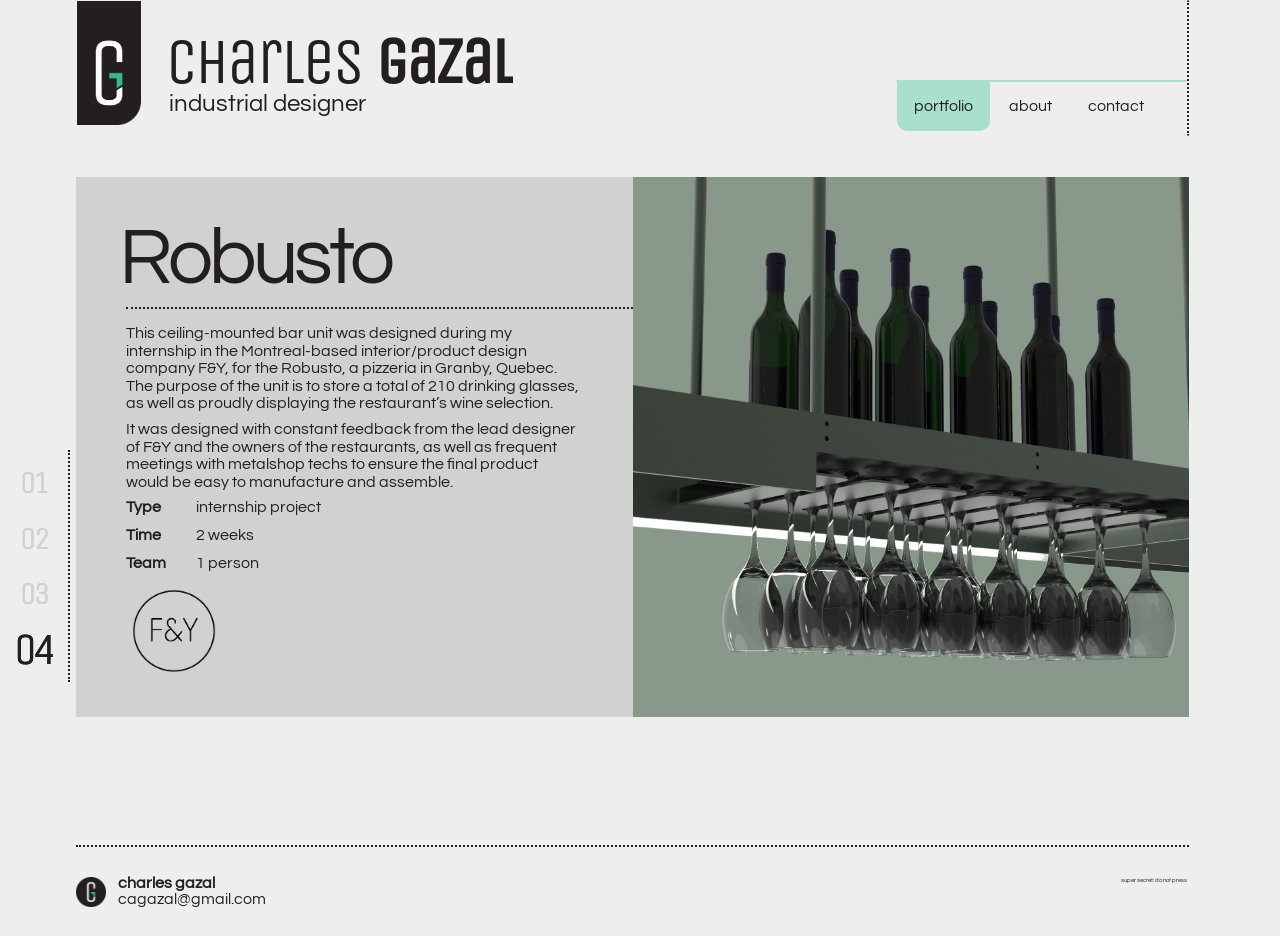
==== robusto.html @ 90726c14 "First publish" ====
<!DOCTYPE html>
<html lang="en">

<head>
    <meta charset="UTF-8">
    <meta name="viewport" content="width=device-width, initial-scale=1.0">
    <title>charles gazal | robusto</title>
    <link rel="icon" href="images/logo-negative.png">
    <link rel="stylesheet" href="css/style.css">
</head>

<body>
    <header>
        <a href="index.html" class="homepage">
            <div class="title">
                <img src="images/logo-alternate.png" alt="charles gazal personal logo" class="logo">
                <hgroup class="name">
                    <h1>charles <strong>gazal</strong></h1>
                    <h6>industrial designer</h6>
                </hgroup>
            </div>
        </a>
        <nav>
            <a href="index.html" class="active">portfolio</a>
            <a href="about.html">about</a>
            <a href="contact.html">contact</a>
            <!-- <a href="resume.html">resume</a> -->
        </nav>
    </header>

    <aside class="project-nav">
        <a href="model-t.html">01</a>
        <a href="roundabout.html">02</a>
        <a href="ravinto.html">03</a>
        <a href="#robusto-intro" class="current">04</a>
    </aside>

    <main>

        <section class="project-overview" id="robusto-intro">

            <figcaption class="overview-left">
                <hgroup class="description">
                    <h3>Robusto</h3>
                    <p>This ceiling-mounted bar unit was designed during my internship in the Montreal-based
                        interior/product design company F&Y, for the Robusto, a pizzeria in Granby, Quebec. The purpose
                        of the unit is to store a total of 210 drinking glasses, as well as proudly displaying the
                        restaurant’s wine selection.
                    </p>
                    <p>It was designed with constant feedback from the lead designer of F&Y and the owners of the
                        restaurants, as well as frequent meetings with metalshop techs to ensure the final product would
                        be easy to manufacture and assemble.
                    </p>
                </hgroup>

                <ul class="details">
                    <li>
                        <h5>Type</h5>
                        <p>internship project</p>
                    </li>
                    <li>
                        <h5>Time</h5>
                        <p>2 weeks</p>
                    </li>
                    <li>
                        <h5>Team</h5>
                        <p>1 person</p>
                    </li>
                </ul>
                <img src="images/robusto/fny-logo.png" alt="tesla logo">
            </figcaption>
            <figure class="overview-right">
                <img src="images/project photos/robusto.jpg" id="robusto-1"
                    alt="rendering of a deep-fryer/slow-cooker product">
            </figure>
        </section>

    </main>
    <div class="spacer"></div>

        <aside class="project-nav">
        <a href="model-t.html">01</a>
        <a href="roundabout.html">02</a>
        <a href="ravinto.html">03</a>
        <a href="#robusto-intro" class="current">04</a>
    </aside>

    <footer>
        <div class="title-footer">
            <img src="images/logo-negative.png" alt="charles gazal personal logo" class="logo-mini">
            <hgroup>
                <h5>charles gazal</h5>
                <p>cagazal@gmail.com</p>
            </hgroup>
        </div>
        <a href="secret.html">super secret: do not press</a>
    </footer>
</body>
---- css/style.css ----
@import url('https://fonts.googleapis.com/css2?family=DM+Sans:ital,opsz,wght@0,9..40,100..1000;1,9..40,100..1000&family=Instrument+Serif:ital@0;1&family=Questrial&family=Unica+One&display=swap');

/* #region === GENERAL === */

:root {
    --grey: #231F20;
    --light: #eee;
    --aqua: #33B893;
    --light-aqua: #a8dfce;
    --light-grey: #d1d1d1;
    --dark-aqua: #1e795f;

    --margin-between: 5rem
}

* {
    margin: 0;
    padding: 0;
    box-sizing: border-box;
}

html {
    scroll-behavior: smooth;
    scrollbar-gutter: stable;

}

body {
    font-family: "Questrial", sans-serif;
    font-weight: 400;

    font-size: 16px;
    background-color: var(--light);
    color: var(--grey);
    /* height: 100vh; */
    min-height: 100vh;
    display: flex;
    flex-direction: column;
    justify-content: space-between;
}

/* h1,
h2 {
    font-family: "Unica One", sans-serif;
    font-weight: 400;
    font-style: normal;
} */

h1 {
    font-family: "Unica One", sans-serif;
    font-weight: 400;
    font-style: normal;
    font-size: 4rem;
    letter-spacing: -2px;
    line-height: .9;
    text-wrap: wrap;
}

h2 {
    font-family: "Unica One", sans-serif;
    font-size: 6rem;
    font-weight: 200;
    letter-spacing: -8px;
    line-height: .8;
    text-indent: -7px;
}

h3 {
    font-family: "Questrial", sans-serif;
    letter-spacing: -4px;
    font-size: 6rem;
    font-weight: 200;
    line-height: .8;
    text-indent: -7px;
}

h4 {
    font-size: 2rem;
}

h5 {
    font-size: 1rem;
    font-weight: 600;
}

h6 {
    font-family: "Questrial", sans-serif;
    font-weight: 400;
    font-size: 1.5rem;
    /* text-transform: uppercase; */
    /* color: #676868; */
    padding-left: 3px;
    /* border-top: solid 1px #231F20; */
    margin-bottom: -6px;
}

p {
    line-height: 1.1;
}

img {
    width: 100%;
    height: auto;
}

ul {
    list-style-type: none;
}

/* #endregion */

/* #region === HEADER === */

header {
    position: relative;
    display: flex;
    align-items: flex-end;
    justify-content: space-between;
    /* flex-wrap: wrap; */
    gap: 2rem;
    border: solid 1px transparent;
    border-right: dotted 2px var(--grey);
    overflow: hidden;
    padding-bottom: 10px;
    margin: 0 6% 1.75rem;
    /* min-height: 160px; */
}

.homepage {
    text-decoration: none;
    color: inherit;
    display: block;
}

.logo {
    width: 4rem;
    max-width: 6rem;
    height: 100%;
    /* border-top: solid clamp(1rem, calc(6rem - 4vw), 4rem) var(--grey); */
    /* animation: slide-bottom 0.6s cubic-bezier(0.250, 0.460, 0.450, 0.940) both; */
}

.animate-header .logo {
    animation: slide-bottom 0.6s cubic-bezier(0.250, 0.460, 0.450, 0.940) both;
}

.animate-header .name h1 {
    animation: slide-in-left 0.5s cubic-bezier(0.250, 0.460, 0.450, 0.940) .5s both;
}

.animate-header .name h6 {
    animation: slide-in-left 0.5s cubic-bezier(0.250, 0.460, 0.450, 0.940) .75s both;
}

.title {
    display: flex;
    justify-content: flex-start;
    align-items: flex-end;
    gap: 1.5rem;
    /* padding-bottom: 1rem; */
    width: auto;
    /* margin: 0 6% 3rem; */
}

.name {
    /* margin-bottom: 22px; */
    /* animation: slide-in-left 0.5s cubic-bezier(0.250, 0.460, 0.450, 0.940) .5s both; */
    min-width: 250px;
    border: solid 1px transparent;
    overflow: hidden;
    padding-bottom: 14px;
}

/* .name h1 {
    animation: slide-in-left 0.5s cubic-bezier(0.250, 0.460, 0.450, 0.940) .5s both;
} */

/* .name h6 {
    animation: slide-in-left 0.5s cubic-bezier(0.250, 0.460, 0.450, 0.940) .75s both;
} */

nav {
    display: flex;
    /* flex: 1; */
    justify-content: flex-end;
    gap: 2px;
    right: 0;
    /* bottom: -4.5rem; */
    margin-bottom: -7px;
    width: auto;
    /* min-width: 280px; */
    padding-right: 2vw;
    border: solid 1px transparent;
    border-top: solid 2px var(--light-aqua);
    overflow: hidden;
    /* animation: slide-in-right 0.5s cubic-bezier(0.250, 0.460, 0.450, 0.940) .5s both; */
}

.animate-header nav {
    animation: slide-in-right 0.5s cubic-bezier(0.250, 0.460, 0.450, 0.940) .5s both;
}

nav a:link {
    font-size: clamp(1rem, .8vw, 18px);
    color: var(--grey);
    /* background-color: var(--light); */
    padding: 1rem;
    text-decoration: none;
    text-align: center;
    flex-grow: 1;
    flex: 1;
    transition: all .5s;
    /* display: block-inline; */
    border-radius: 0 0 10px 10px;
    border: solid 1px transparent;
    border-top: none;
}

nav a:visited {
    color: var(--grey);
}

nav a:hover {
    /* transform: scale(1.5); */
    box-shadow: inset 0 -6px 0 0 var(--aqua);
    border: solid 1px var(--light-aqua);
    border-top: none;
    color: var(--aqua);
}

nav a:active {
    color: var(--aqua);
    box-shadow: inset 0 -3px 0 0 var(--aqua);
    transition: none;
}

.active {
    background-color: var(--light-aqua);
}

/* #endregion */

/* #region === MAINPAGE === */

.projects {
    display: grid;
    /* width: 100%; */
    grid-template-columns: repeat(4, 1fr);
    /* grid-template-rows: 1fr 1fr; */
    gap: 10px;
    margin: 0 calc(6% - 0.5rem - 5px) 0;
    margin-top: clamp(0px, 1vw, 2rem);
    padding-top: clamp(0px, calc(2.5vw - 2rem), 1.5rem);
    grid-template-areas:
        "tesla roundabout ravinto robusto";
}

.projects:hover .card img {
    opacity: 60%;
    /* filter: grayscale(100); */
}

.projects .card:hover img {
    opacity: 100%;
    /* filter: grayscale(0); */
}

.card {
    border: dotted 2px rgba(35, 31, 32, 0);
    border-radius: 6px;
    padding: .5rem;
    transition:
        all .6s,
        background-color .8s;
}

.card:hover {
    border: dotted 2px var(--grey);
    padding: 1rem;
    border-radius: 15px;
    background-color: #fff;
    box-shadow: var(--grey) 6px 10px;
    /* margin: 4px; */
}

.card:hover img {
    border-radius: 10px;
    border: solid 3px var(--grey);
    /* opacity: 100%; */
    transition: all .6s;
}

.card-link {
    text-decoration: none;
    color: inherit;
    display: block;
}

.card-link:active .card {
    box-shadow: var(--grey) 2px 6px;
    translate: 4px 4px;
    transition: none;
}

.card figcaption {
    /* padding: 1rem 2rem 2rem 2rem; */
    padding: 1rem 0 0 0;
}

#tesla {
    grid-area: tesla;
    animation: slide-in-top 0.7s cubic-bezier(0.250, 0.460, 0.450, 0.940) .55s both;
}

#roundabout {
    grid-area: roundabout;
    animation: slide-in-top 0.7s cubic-bezier(0.250, 0.460, 0.450, 0.940) .7s both;
}

#ravinto {
    grid-area: ravinto;
    animation: slide-in-top 0.7s cubic-bezier(0.250, 0.460, 0.450, 0.940) .85s both;
}

#robusto {
    grid-area: robusto;
    animation: slide-in-top 0.7s cubic-bezier(0.250, 0.460, 0.450, 0.940) 1s both;
}

.card img {
    max-width: 100%;
    height: auto;
    aspect-ratio: 1/1;
    object-fit: cover;
    overflow: hidden;
    border: solid 3px transparent;
    border-radius: 0px;
    transition: all .8s ease;
    ;
}

#ravinto img {
    object-position: 0% 0;
}

/* #tesla img {
    object-position: 0% 0;
} */

#roundabout img {
    object-position: 0 34%;
}

#robusto img {
    object-position: 60% 0;
}

/* #endregion */

/* #region === FOOTER === */

footer {
    display: flex;
    align-items: flex-start;
    justify-content: space-between;
    margin: 0 6% 0;
    /* padding: 8vh 0 1.75rem 5rem;
    border-left: dotted 2px var(--grey); */
    padding: 1.75rem 0 3vh 0;
    border-top: dotted 2px var(--grey);
    flex-shrink: 0;
}

/* footer hgroup, footer p{
    animation: slide-in-bottom 0.5s cubic-bezier(0.250, 0.460, 0.450, 0.940) .5s both;
} */

footer p {
    text-align: right;
}

footer a {
    background-color: transparent;
    border-radius: 10px;
    /* border: transparent 2px var(--grey); */
    text-decoration: none;
    font-family: "Questrial", sans-serif;
    font-size: 6px;
    padding: 2px;
    transition: all .5s;
    color: var(--grey);
}

footer a:hover {
    background-color: var(--light-aqua);
    border-radius: 10px;
    /* border: dotted 2px var(--grey); */
    font-size: 12px;
    padding: 9px 20px;
    box-shadow: var(--aqua) 2px 4px;
}

footer a:active {
    translate: 2px 4px;
    box-shadow: none;
    transition: none;
}

.logo-mini {
    aspect-ratio: 1 / 1;
    max-width: 30px;
}

.title-footer {
    display: flex;
    justify-content: flex-start;
    align-items: center;
    gap: 0.75rem;
    /* padding-bottom: 1rem; */
}

/* #endregion */

/* #region === MISC === */

.spacer {
    width: auto;
    height: auto;
    /* background-color: red; */
    flex: 1 0 auto;
    min-height: 3rem;
}

/* #endregion */

/* #region === CONTENT PAGES === */

.project-nav {
    position: fixed;
    max-width: 6%;
    top: 50vh;
    display: flex;
    flex-direction: column;
    gap: 30px;
    border-right: dotted 2px var(--grey);
    /* border-top: dotted 2px var(--grey);
    border-bottom: dotted 2px var(--grey); */
    padding: 20px;
    /* margin: 3rem 10px; */
    /* border-radius: 0 20px 20px 0; */
    /* background-color: var(--light); */
    animation: slide-in-left 0.5s cubic-bezier(0.250, 0.460, 0.450, 0.940) .5s both;
}

.project-nav a {
    text-decoration: none;
    color: var(--light-grey);
    font-family: "Unica One", sans-serif;
    font-size: clamp(1.5rem, 2.5vw, 2.5rem);
    font-weight: 500;
    letter-spacing: -2px;
    line-height: .8;
}

.project-nav a:hover {
    scale: 1.2;
    color: var(--light-aqua);
    transition: all .5s;
}

.project-nav a:active {
    scale: 1;
    color: var(--aqua);
    transition: none;
}

a.current {
    scale: 1.4;
    color: var(--grey);
    /* transition: all .5s; */
}

a.current:hover {
    color: var(--aqua);
}

/* .nav-filler{
    background-color: #eeeeee7e;
    padding: 2.5rem 20px 2.5rem 0;
    border-radius: 0 20px 20px 0;
    position: fixed;
    max-width: 6%;
    top: 50vh;
} */

.project-overview {
    display: flex;
    /* width: 100%; */
    margin: 0 6%;
    margin-top: clamp(0px, 1vw, 2rem);
    margin-bottom: var(--margin-between);
    height: 60vh;
    animation: slide-in-bottom 0.5s cubic-bezier(0.250, 0.460, 0.450, 0.940) .25s both;
    max-width: 100%;
}

.overview-left {
    flex-grow: 1;
    max-width: 50%;
    min-width: 0;
    display: flex;
    flex-direction: column;
    justify-content: space-between;
    padding: 50px 0 50px 50px;
    background-color: var(--light-grey);
}

.overview-left p {
    padding-right: 50px;
}

.overview-left img {
    width: 100px;
    height: auto;
}

.description h3 {
    /* font-family: "Questrial", sans-serif;
    letter-spacing: -4px; */
    padding-bottom: 1rem;
    padding-right: 50px;
    margin-bottom: 1rem;
    border-bottom: dotted 2px var(--grey);
    /* overflow-wrap: break-word;
    word-break: break-word; */
    font-size: clamp(3.5rem, 4vw + 1.8rem, 6rem);
}

.description p {
    margin-bottom: 8px;
}

.details li {
    display: flex;
    padding-bottom: 10px;
}

.details h5 {
    font-size: 1rem;
    display: block;
    width: 70px;
}

.overview-right {
    height: 100%;
    min-width: 50%;
    display: flex;
    overflow: hidden;
}

.overview-right img {
    aspect-ratio: 1 / 1;
    object-fit: cover;
    /* max-height: 100%;
    width: auto;
    min-width: 0;
    min-height: 0; */
    width: 100%;
    height: 100%;
}

/* #region --- Tesla --- */
.analysis {
    display: flex;
    margin: 0 6%;
    gap: 2rem;
    animation: slide-in-bottom 0.5s cubic-bezier(0.250, 0.460, 0.450, 0.940) .25s both;
    margin-bottom: var(--margin-between);
}

.analysis-list li {
    margin-bottom: 3px;
}

.analysis-list {
    margin-top: calc(6vw - 3px);
}

.analysis-list h4 {
    margin-bottom: 12px;
    font-size: 48px;
}

.analysis-list h5 {
    margin-top: 2rem;
    margin-bottom: 6px;
}

.tesla-grid {
    display: grid;
    grid-template-columns: 2fr 2fr 1fr;
    grid-template-rows: auto auto auto;
    gap: 12px;
    grid-template-areas: "model-x headlights tesla-logo-red"
        "model-x interior tesla-logo-red"
        "model-3 model-3 model-3";
    max-width: 50%;
}

.tesla-grid img {
    object-fit: cover;
    width: 100%;
    height: 100%;
    display: block;
}

#model-x {
    grid-area: model-x;
    /* aspect-ratio: 3 / 4; */
}

#headlights {
    grid-area: headlights;
    aspect-ratio: 2.1 / 1;
}

#interior {
    grid-area: interior;
    /* aspect-ratio: 4 / 3; */
}

#tesla-logo-red {
    grid-area: tesla-logo-red;
    height: auto;
    align-self: end;
}

#model-3 {
    grid-area: model-3;
    aspect-ratio: 2 / 1;
}

.parallax {
    background-image: url("..//images/tesla/tesla-board.jpg");
    position: relative;
    height: 100%;
    min-height: 60vh;
    background-attachment: fixed;
    background-position: 30% 100%;
    background-repeat: no-repeat;
    background-size: cover;
    margin: 0 6%;
    /* display: flex; */
}

.parallax h4 {
    font-size: 48px;
    display: inline-block;
    position: absolute;
    top: 50%;
    left: 50%;
    transform: translate(-50%, -50%);
    text-align: center;
    mix-blend-mode: multiply;
    background-color: var(--grey);
    color: var(--light);
    padding: 12px 2rem;
    /* margin: 2rem 6%; */
}

.ideation-t {
    display: grid;
    grid-template-columns: 1fr 40vw;
    margin: 0 6%;
    gap: 2rem;
    align-items: start;
    margin-top: 2rem;
    margin-bottom: var(--margin-between);
}

.ideation-t img {
    object-fit: cover;
    height: auto;
    min-width: 0;
    max-width: 100%;
    display: block;
    align-self: end;
}

.ideation-t p {
    margin-bottom: 8px;
}

.ideation-t h5 {
    margin-bottom: 6px;
}

.clay-models {
    display: flex;
    gap: 12px;
    max-width: 100%;
}

.clay-models img {
    aspect-ratio: 16 / 9;
    flex: 1;
    filter: grayscale(100);
    min-width: 0;
}

.clay-text {
    display: flex;
    gap: 2rem;
    flex-direction: column;
    justify-content: flex-end;
    flex: 1;
    height: 100%;
}

.ui-concept {
    /* aspect-ratio: 1 / 1; */
    background-color: #fff;
    width: 100%;
    height: auto;
    flex-shrink: 0;
    object-fit: contain;
}

.final-t {
    margin: 0 6%;
    margin-top: 2rem;
}

.final-t h4 {
    font-size: 48px;
    /* display: inline-block; */
    position: absolute;
    top: 50%;
    left: 50%;
    transform: translate(-50%, -50%);
    text-align: center;
    background-color: var(--light);
    padding: 12px;
}

.final-t .spacer {
    border-bottom: dotted 2px var(--grey);
    margin-bottom: 2rem;
}

.t-final-title {
    position: relative;
    height: 6rem;
}

.t-grid {
    display: grid;
    grid-template-columns: 2fr 1fr;
    grid-template-rows: auto auto;
    grid-template-areas: "t-1 t-2"
        "t-3 t-3";
    gap: 12px;
    max-width: 100%;
}


.t-grid img {
    /* object-fit: cover;
    height: auto;
    min-width: 0;
    max-width: 100%;
    display: block; */

    object-fit: cover;
    width: 100%;
    height: 100%;
    display: block;
}

#t-1 {
    grid-area: t-1;
}

#t-2 {
    grid-area: t-2;
}

#t-3 {
    grid-area: t-3;
    aspect-ratio: 24 / 6;
}

.t-explained {
    /* display: grid;
    grid-template-columns: 1fr 1fr; */
    margin-top: 2rem;
    display: flex;
    gap: 2rem;
}

.t-explained h5 {
    margin-bottom: 6px;
}

.t-explained hgroup {
    margin-bottom: 1rem;
}

#t-column-2 {
    /* aspect-ratio: 1 / 1; */
    width: 100%;
    max-width: 50%;
    height: auto;
    flex-shrink: 0;
    object-fit: contain;

}

/* #endregion */

#ravinto-1 {
    object-position: 0% 0;
}

#roundabout-1 {
    object-position: 0 34%;
}

#robusto-1 {
    object-position: 60% 0;
}

/* #endregion */

/*#region === ABOUT PAGE === */

.about {
    width: calc(100% - 12%);
    max-width: 1200px;
    margin: 0 auto;
    margin-top: clamp(0px, 1vw, 2rem);
}

.blurb {
    display: flex;
    gap: 3rem;
    /* justify-content: space-around; */
    /* padding-top: clamp(0px, calc(2.5vw - 2rem), 1.5rem) */
    margin-bottom: 2rem;
}

.bio {
    min-width: 250px;
    border: solid 1px transparent;
    overflow: hidden;
}

.bio h2,
.bio h4 {
    padding-bottom: 1rem;
    animation: slide-in-left 0.5s cubic-bezier(0.250, 0.460, 0.450, 0.940) .5s both;
}

.bio p {
    padding-bottom: 1rem;
    animation: slide-in-left 0.5s cubic-bezier(0.250, 0.460, 0.450, 0.940) 1s both;
}

.profile-picture {
    overflow: hidden;
    aspect-ratio: 3 / 4;
    /* border: solid 3px transparent; */
    border-radius: 0 0 120px 0;
    /* border: solid 3px var(--grey); */
    animation: slide-in-top 0.7s cubic-bezier(0.250, 0.460, 0.450, 0.940) .25s both;
    max-width: 600px;
}

.profile-picture img {
    object-fit: cover;
    height: auto;
    object-position: 0 -120px;
}

.resume {
    position: relative;
    animation: slide-in-top 0.7s cubic-bezier(0.250, 0.460, 0.450, 0.940) .5s both;
}

.download {
    position: absolute;
    background-color: var(--grey);
    display: flex;
    align-items: center;
    bottom: 3px;
    padding: 10px 28px;
    gap: 5px;
}

.download h5 {
    color: var(--light);
    font-weight: 400;
}

.download-button {
    width: 100%;
    height: auto;
    max-width: 30px;
}

/* #endregion */

/* #region === VIDEO === */

.video-grid {
    display: grid;
    width: auto;
    grid-template-columns: repeat(2, 1fr);
    grid-template-rows: repeat(3, auto);
    gap: 20px;
    margin: 0 6%;
    padding-top: clamp(0px, calc(2.5vw - 2rem), 1.5rem);
    grid-template-areas:
        "scotch grass"
        "derp grass"
        /* "slowmo snow" */
        "couch couch";
    padding-bottom: 1rem;

}

video {
    width: 100%;
    max-width: 100%;
    height: 100%;
    object-fit: cover;
}

#grass {
    grid-area: grass;
    aspect-ratio: 12 / 9;
    object-position: 0 30%;
}

#couch {
    grid-area: couch;
    aspect-ratio: 24 / 9;
    object-position: 0 35%;
}

#derp {
    grid-area: derp;
    width: 100%;
    height: 100%;
    object-fit: cover;
    aspect-ratio: 16/9;
    object-position: 0 60%;
}

#scotch {
    grid-area: scotch;
    /* padding-bottom: 1rem; */
    text-align: right;
}

#scotch h4 {
    /* line-height: 3rem; */
    padding-bottom: 1rem;
}

#scotch p {
    /* line-height: 3rem; */
    padding-bottom: 1rem;
}

/* #slowmo{
    grid-area: slowmo;
    aspect-ratio: 1 / 1;
}

#snow{
    grid-area: snow;
    aspect-ratio: 1 / 1;
    object-position: 0 20%;
} */

/* #endregion */

/* #region === FORM === */

.form {
    max-width: 800px;
    min-width: 400px;
    margin: 50px auto;
    background: #fff;
    border-radius: 20px 0 20px 0;
    padding: 20px;
    animation: slide-in-top 0.7s cubic-bezier(0.250, 0.460, 0.450, 0.940) .25s both;
}

.form h4 {
    display: block;
    text-align: center;
    padding: 20px 0;
    margin: 0px 0px 20px 0px;
    /* color: #5C5C5C; */
    font-size: 2.5rem;
    /* letter-spacing: -2px; */
    /* text-transform: uppercase; */
    /* font-weight: 600; */

}

.form ul {
    list-style: none;
    padding: 0;
    margin: 0;
}

.form li {
    display: block;
    padding: 9px;
    border: 1px solid #DDDDDD;
    margin-bottom: 30px;
    border-radius: 3px;
}

.form li:focus-within {
    display: block;
    padding: 9px;
    border: 1px solid var(--aqua);
    margin-bottom: 30px;
    border-radius: 3px;
}

.form li:last-child {
    border: none;
    margin-bottom: 0px;
    text-align: center;
}

.form li label {
    display: block;
    float: left;
    margin-top: -19px;
    background: #FFFFFF;
    height: 14px;
    padding: 2px 5px 2px 5px;
    color: #B9B9B9;
    font-size: 14px;
    /* overflow: hidden; */
}

.form li:focus-within label {
    color: var(--aqua);
}

.form input[type="text"],
.form input[type="email"],
.form textarea,
.form select {
    width: 100%;
    display: block;
    outline: none;
    border: none;
    border-radius: 2px;
    height: 25px;
    line-height: 25px;
    font-size: 16px;
    padding: 2px;
    margin-bottom: 4px;
    font-family: "Questrial", sans-serif;
    background-color: transparent;
}

/* .form li input[type="text"]:focus,
.form li input[type="email"]:focus,
.form li textarea:focus,
.form li select:focus 
{
background: var(--aqua);
} */

.form li span {
    background: #F3F3F3;
    display: block;
    padding: 3px;
    margin: 0 -9px -9px -9px;
    text-align: center;
    color: #C0C0C0;
    font-size: 11px;
}

/* .form li:focus-within span{
background: var(--light-aqua);
color: #fff;
} */

.form textarea {
    min-height: 90px;
}

.form button {
    background: var(--aqua);
    border: none;
    padding: 1rem 20px;
    box-shadow: 0 4px 0 0 var(--dark-aqua);
    transition: all .2s;
    border-radius: 10px;
    color: #fff;
    /* text-transform: uppercase; */
    font-family: "Questrial", sans-serif;
}

.form button:hover {
    background: var(--light-aqua);
    color: var(--aqua);
    box-shadow: 0 4px 0 0 var(--aqua);
}


.form button:active {
    transition: none;
    translate: 0 4px;
    box-shadow: none;
}

/* #endregion */

/* ----- */

@media (max-width: 989px) {
    .logo {
        border-top: solid 4vh var(--grey);
    }

    .nav {
        min-width: 352px;
    }

    .title {
        max-width: 350px;
    }

    .project-nav {
        padding-left: 14px;
    }

    .bio h2 {
        font-size: 5rem;
    }

}

/* #region === ANIMATIONS === */

@keyframes slide-bottom {
    0% {
        transform: translateY(-100px);
    }

    100% {
        transform: translateY(0);
    }
}


@keyframes slide-in-left {
    0% {
        transform: translateX(-45px);
        opacity: 0;
    }

    100% {
        transform: translateX(0);
        opacity: 1;
    }
}

@keyframes slide-in-right {
    0% {
        transform: translateX(45px);
        opacity: 0;
    }

    100% {
        transform: translateX(0);
        opacity: 1;
    }
}

@keyframes slide-in-top {
    0% {
        transform: translateY(-15px);
        opacity: 0;
    }

    100% {
        transform: translateY(0);
        opacity: 1;
    }
}

@keyframes slide-in-bottom {
    0% {
        transform: translateY(15px);
        opacity: 0;
    }

    100% {
        transform: translateY(0);
        opacity: 1;
    }
}

/* #endregion */

/* === WEBSITE-FIRST DESIGN === */

/* --- tablet --- */
@media screen and (max-width:900px) {
    .projects {
        padding-top: 0;
        display: grid;
        grid-template-columns: repeat(2, 1fr);
        grid-template-rows: repeat(2, 1fr);
        gap: 10px;
        margin: 0rem calc(6% - 0.5rem - 5px) 3rem;
        grid-template-areas:
            "tesla roundabout" "ravinto robusto";
    }

    header {
        display: flex;
        flex-direction: column;
        flex-wrap: nowrap;
        gap: 0;
        justify-content: flex-start;
        align-items: center;
        border: none;
        min-height: 210px;
    }

    nav {
        padding-right: 0;
        margin-left: 6%;
        display: flex;
        /* flex: 1; */
        justify-content: center;
        right: 0;
        /* bottom: -4.5rem; */
        margin-bottom: -6px;
        /* width: 30%; */
        padding-right: 4%;
        border: none;
        /* border: solid 1px red; */
        /* animation: slide-in-top 0.5s cubic-bezier(0.250, 0.460, 0.450, 0.940) .5s both; */
    }

    .animate-header a {
        animation: slide-in-top 0.5s cubic-bezier(0.250, 0.460, 0.450, 0.940) .5s both;
    }

    .title {
        border-bottom: dotted 2px var(--grey);
        padding-bottom: 2rem;
        max-width: none;
    }

    .logo {
        border-top: none;
    }

    .parallax {
        background-attachment: scroll;
    }

    .blurb {
        display: flex;
        gap: 2rem;
        flex-direction: column;
        align-items: center;
        margin-bottom: 2rem;
    }

    .bio {
        width: 60vw;
    }

    .profile-picture {
        width: 60vw;
    }

    .project-nav {
        position: relative;
        flex-direction: row;
        max-width: 60%;
        gap: 30px;
        border-top: dotted 2px var(--grey);
        border-right: none;
        top: 0;
        margin: 3rem auto;
        animation: slide-in-bottom 0.5s cubic-bezier(0.250, 0.460, 0.450, 0.940) .5s both;
    }

    .project-nav a {
        font-size: 2rem;
    }

    .project-overview {
        display: flex;
        flex-direction: column;
        margin: 0 6%;
        margin-top: clamp(0px, 1vw, 2rem);
        margin-bottom: var(--margin-between);
        height: auto;
        animation: slide-in-bottom 0.5s cubic-bezier(0.250, 0.460, 0.450, 0.940) .25s both;
        max-width: 100%;
    }

    .overview-left {
        max-width: 100%;
        min-width: 0;
        gap: 20px;
        padding: 50px 50px 50px 50px;
    }

    .overview-left p {
        padding-right: 0;
    }

    .overview-left img {
        width: 100px;
        height: auto;
    }

    .overview-right img {
        height: 100%;
    }

    .overview-right {
        overflow: none;
    }

    .tesla-grid {
        max-width: 100%;
    }

    .tesla-grid img {
        object-fit: cover;
        width: 100%;
        height: 100%;
        display: block;
    }

    .analysis {
        display: flex;
        flex-direction: column;
        gap: 1rem;
    }

    .analysis-list {
        display: grid;
        grid-template-columns: 1fr 1fr 1fr;
        gap: 40px;
        align-items: end;
        margin-top: 0;
    }

    .analysis-list li {
        margin-bottom: 5px;
    }


    .analysis-list h4 {
        margin-bottom: 0;
    }

    .analysis-list h5 {
        margin-top: 0;
        margin-bottom: 8px;
    }

    .ideation-t {
        grid-template-columns: 1fr;
        gap: 12px;
    }

    .final-t h4 {
        width: 310px;
    }

    .t-explained {
        align-items: start;
        margin-top: 1.5rem;
    }
}

/* --- phone --- */

@media screen and (max-width:600px) {
    header {
        min-height: 250px;
    }

    h1 {
        font-size: 3.25rem;
        padding-bottom: 6px;
    }

    h6 {
        font-size: 1.5rem;
    }

    .logo {
        border-top: solid 1.25rem var(--grey);
    }

    /* .title {
        border-bottom: dotted 2px var(--grey);
        padding-bottom: 2rem;
    } */

    .card {
        display: flex;
        flex-direction: row;
        width: 100%;
        justify-content: space-between;
        /* border-bottom: dotted 2px var(--grey); */
    }

    .card h2 {
        font-size: 4.5rem;
        letter-spacing: -6px;
    }

    .card figcaption {
        min-width: 45vw;
        padding-left: 1rem;
        padding-top: 0;
    }

    .projects {
        display: grid;
        grid-template-rows: repeat(4, 1fr);
        grid-template-columns: 1fr;
        gap: 10px;
        margin: 0rem calc(6% - 0.5rem - 5px) 3rem;
        grid-template-areas:
            "tesla" "roundabout" "ravinto" "robusto";
    }

    footer {
        margin: 0 6% 0;
        /* padding: 8vh 0 1.75rem 1rem; */
    }

    nav {
        /* margin-left: 6%;
        margin-right: 6%; */
        display: flex;
        justify-content: center;
        right: 0;
        margin-bottom: -6px;
        /* width: 30%; */
        padding-right: 4%;
    }

    .blurb {
        gap: 1rem;
    }

    .profile-picture {
        border-radius: 0 0 80px 0;
    }

    .profile-picture img {
        object-position: 0 -80px;
    }

    /* .description h3 {
    overflow-wrap: break-word;
    word-break: break-word;
} */

    .analysis-list {
        display: flex;
        flex-direction: column;
        align-items: flex-start;
        margin-top: 0;
        gap: 20px;
    }

    .final-t h4 {
        width: 200px;
        border-radius: 20px;
    }

    .t-explained {
        flex-direction: column;
        margin-top: 1.5rem;
        gap: 1rem;
    }

    #t-column-2 {
        max-width: 100%;
    }
}
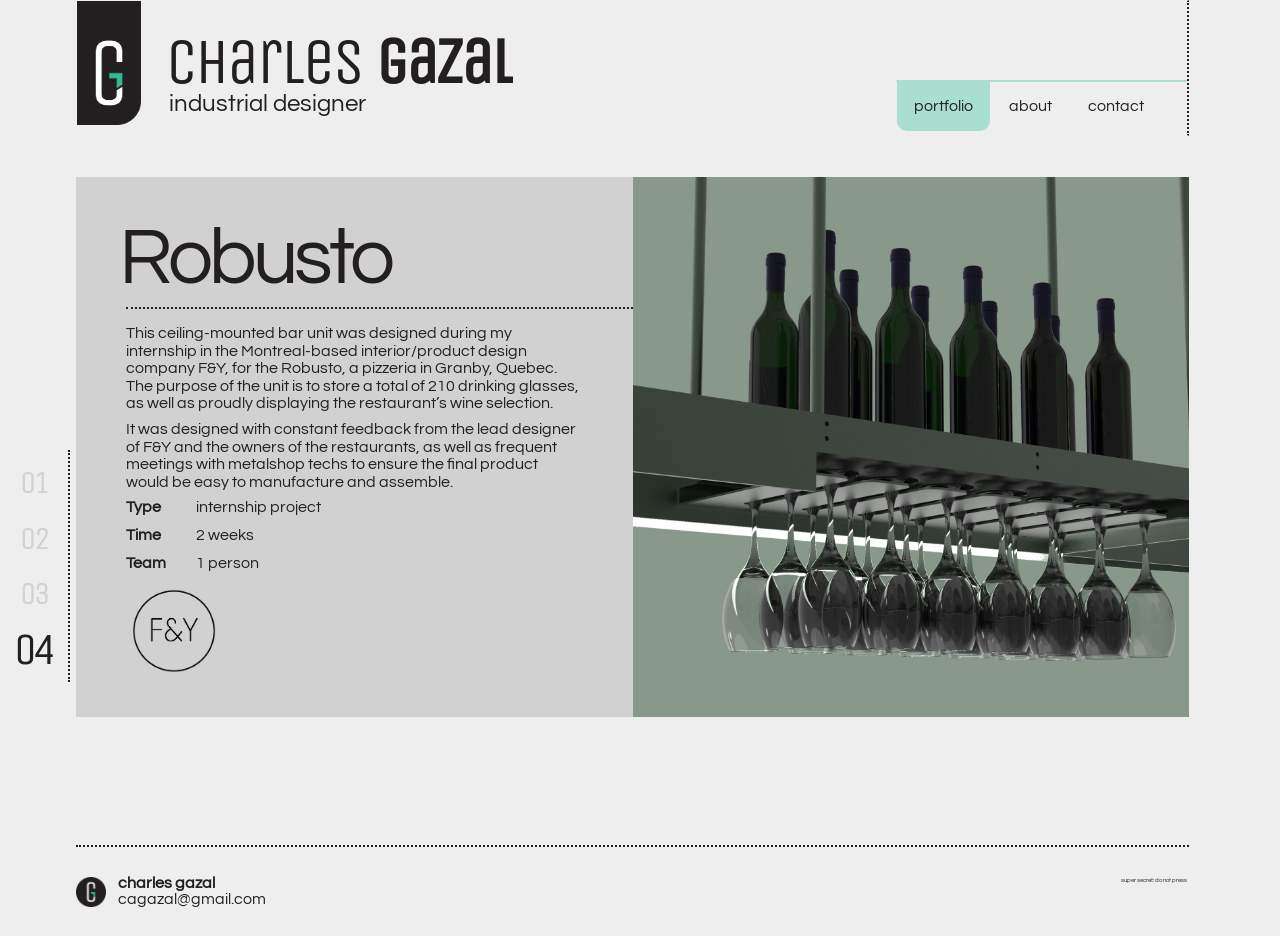
==== commit 77dd527d: "Hover states fix - Removed hover states from mobile - Fixed a duplicate project-nav bar in the Ravin" ====
--- a/robusto.html
+++ b/robusto.html
@@ -27,13 +27,6 @@
             <!-- <a href="resume.html">resume</a> -->
         </nav>
     </header>
-
-    <aside class="project-nav">
-        <a href="model-t.html">01</a>
-        <a href="roundabout.html">02</a>
-        <a href="ravinto.html">03</a>
-        <a href="#robusto-intro" class="current">04</a>
-    </aside>
 
     <main>
 
--- a/css/style.css
+++ b/css/style.css
@@ -255,16 +255,6 @@
         "tesla roundabout ravinto robusto";
 }
 
-.projects:hover .card img {
-    opacity: 60%;
-    /* filter: grayscale(100); */
-}
-
-.projects .card:hover img {
-    opacity: 100%;
-    /* filter: grayscale(0); */
-}
-
 .card {
     border: dotted 2px rgba(35, 31, 32, 0);
     border-radius: 6px;
@@ -274,32 +264,45 @@
         background-color .8s;
 }
 
-.card:hover {
-    border: dotted 2px var(--grey);
-    padding: 1rem;
-    border-radius: 15px;
-    background-color: #fff;
-    box-shadow: var(--grey) 6px 10px;
-    /* margin: 4px; */
-}
-
-.card:hover img {
-    border-radius: 10px;
-    border: solid 3px var(--grey);
-    /* opacity: 100%; */
-    transition: all .6s;
-}
-
 .card-link {
     text-decoration: none;
     color: inherit;
     display: block;
 }
 
-.card-link:active .card {
+@media (hover: hover) {
+
+    .projects:hover .card img {
+        opacity: 60%;
+        /* filter: grayscale(100); */
+    }
+
+    .projects .card:hover img {
+        opacity: 100%;
+        /* filter: grayscale(0); */
+    }
+
+    .card:hover {
+        border: dotted 2px var(--grey);
+        padding: 1rem;
+        border-radius: 15px;
+        background-color: #fff;
+        box-shadow: var(--grey) 6px 10px;
+        /* margin: 4px; */
+    }
+
+    .card:hover img {
+        border-radius: 10px;
+        border: solid 3px var(--grey);
+        /* opacity: 100%; */
+        transition: all .6s;
+    }
+
+    .card-link:active .card {
     box-shadow: var(--grey) 2px 6px;
     translate: 4px 4px;
     transition: none;
+}
 }
 
 .card figcaption {
@@ -1148,6 +1151,8 @@
 
     .bio h2 {
         font-size: 5rem;
+        text-indent: 0;
+        margin-left: -7px;
     }
 
 }
